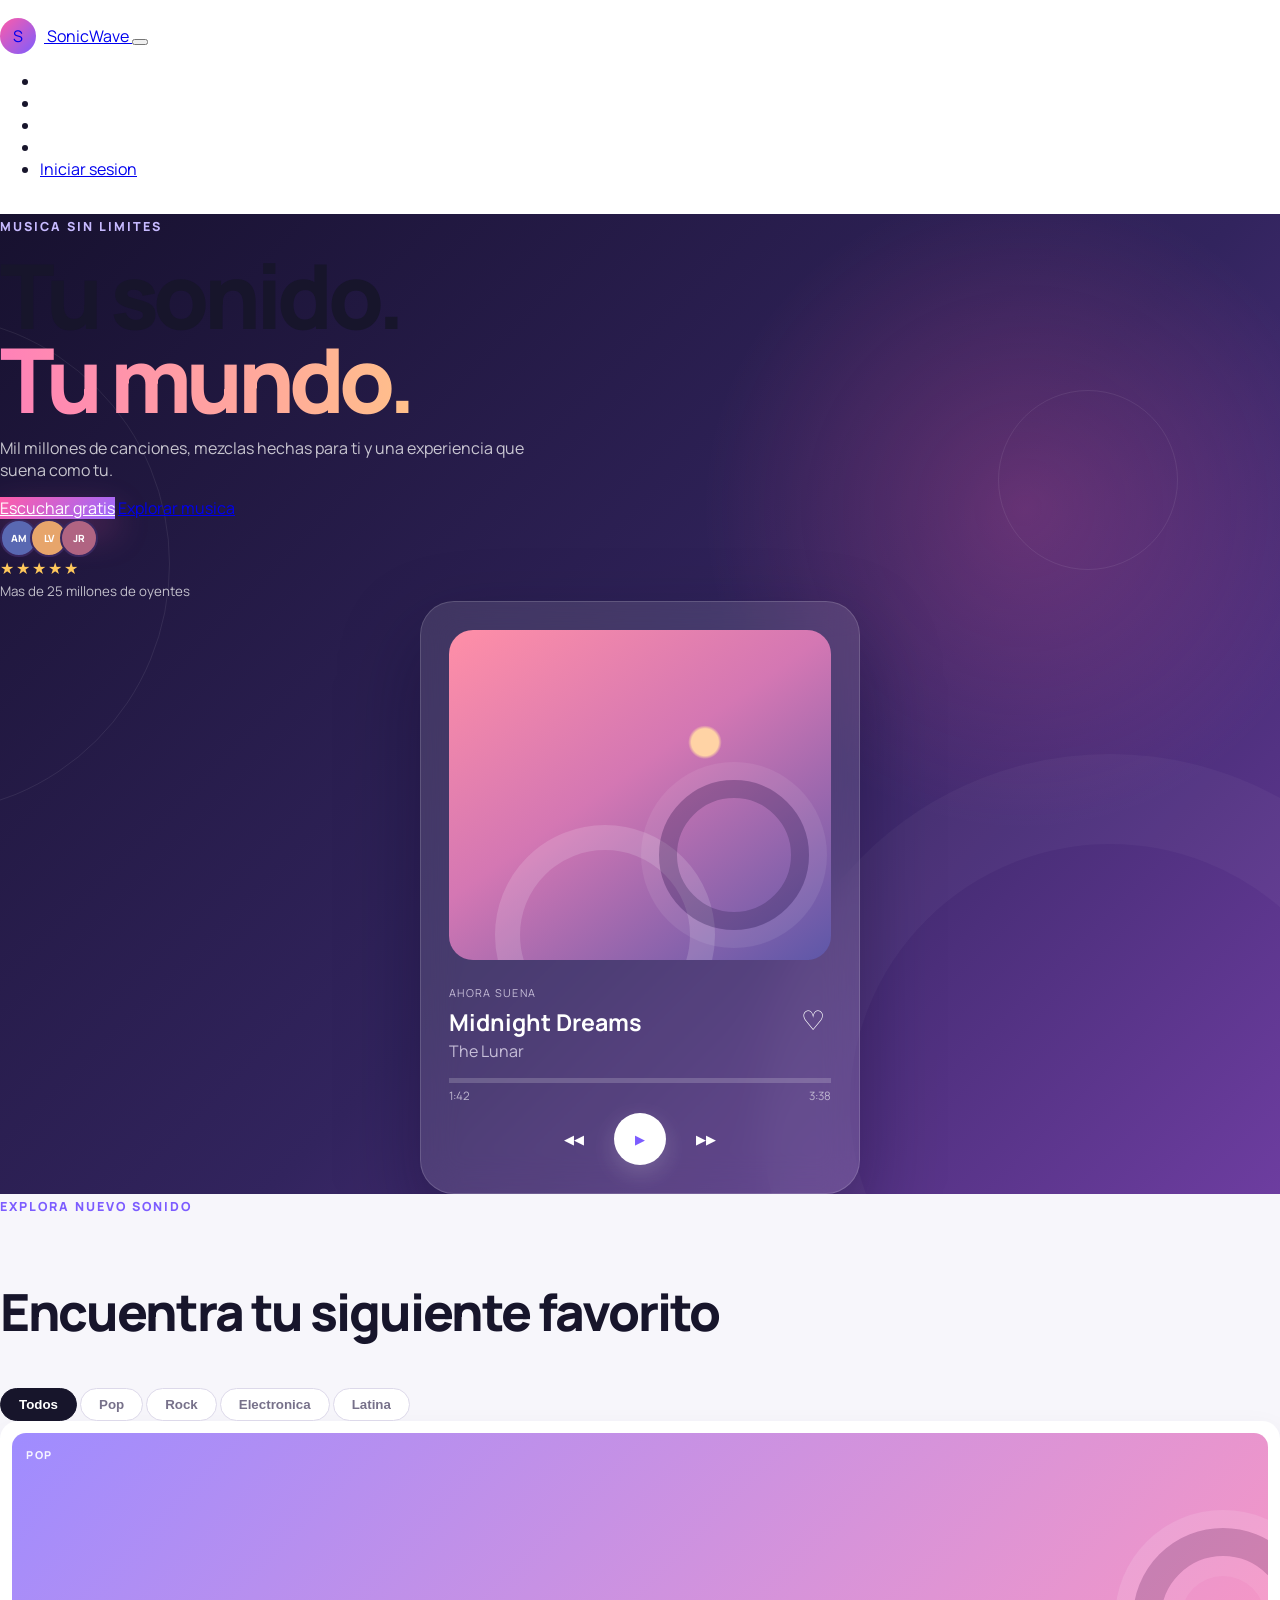
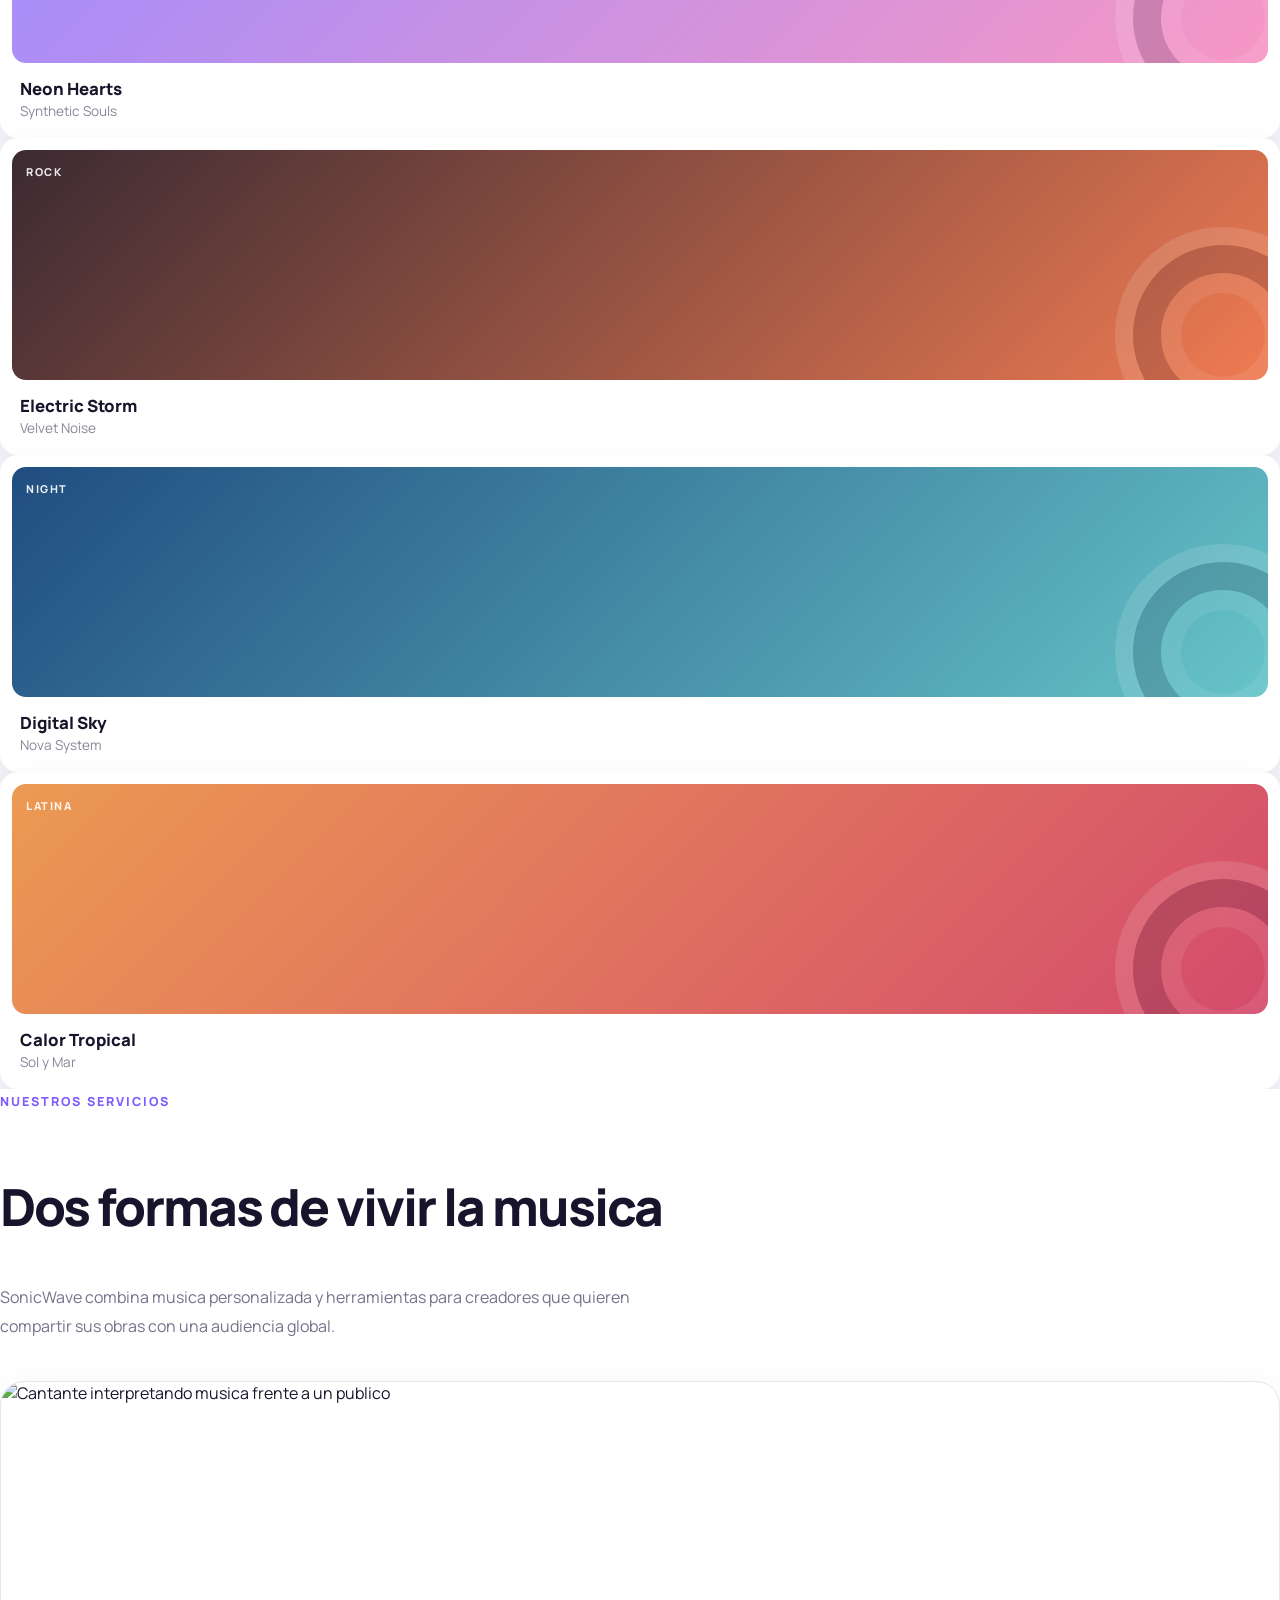
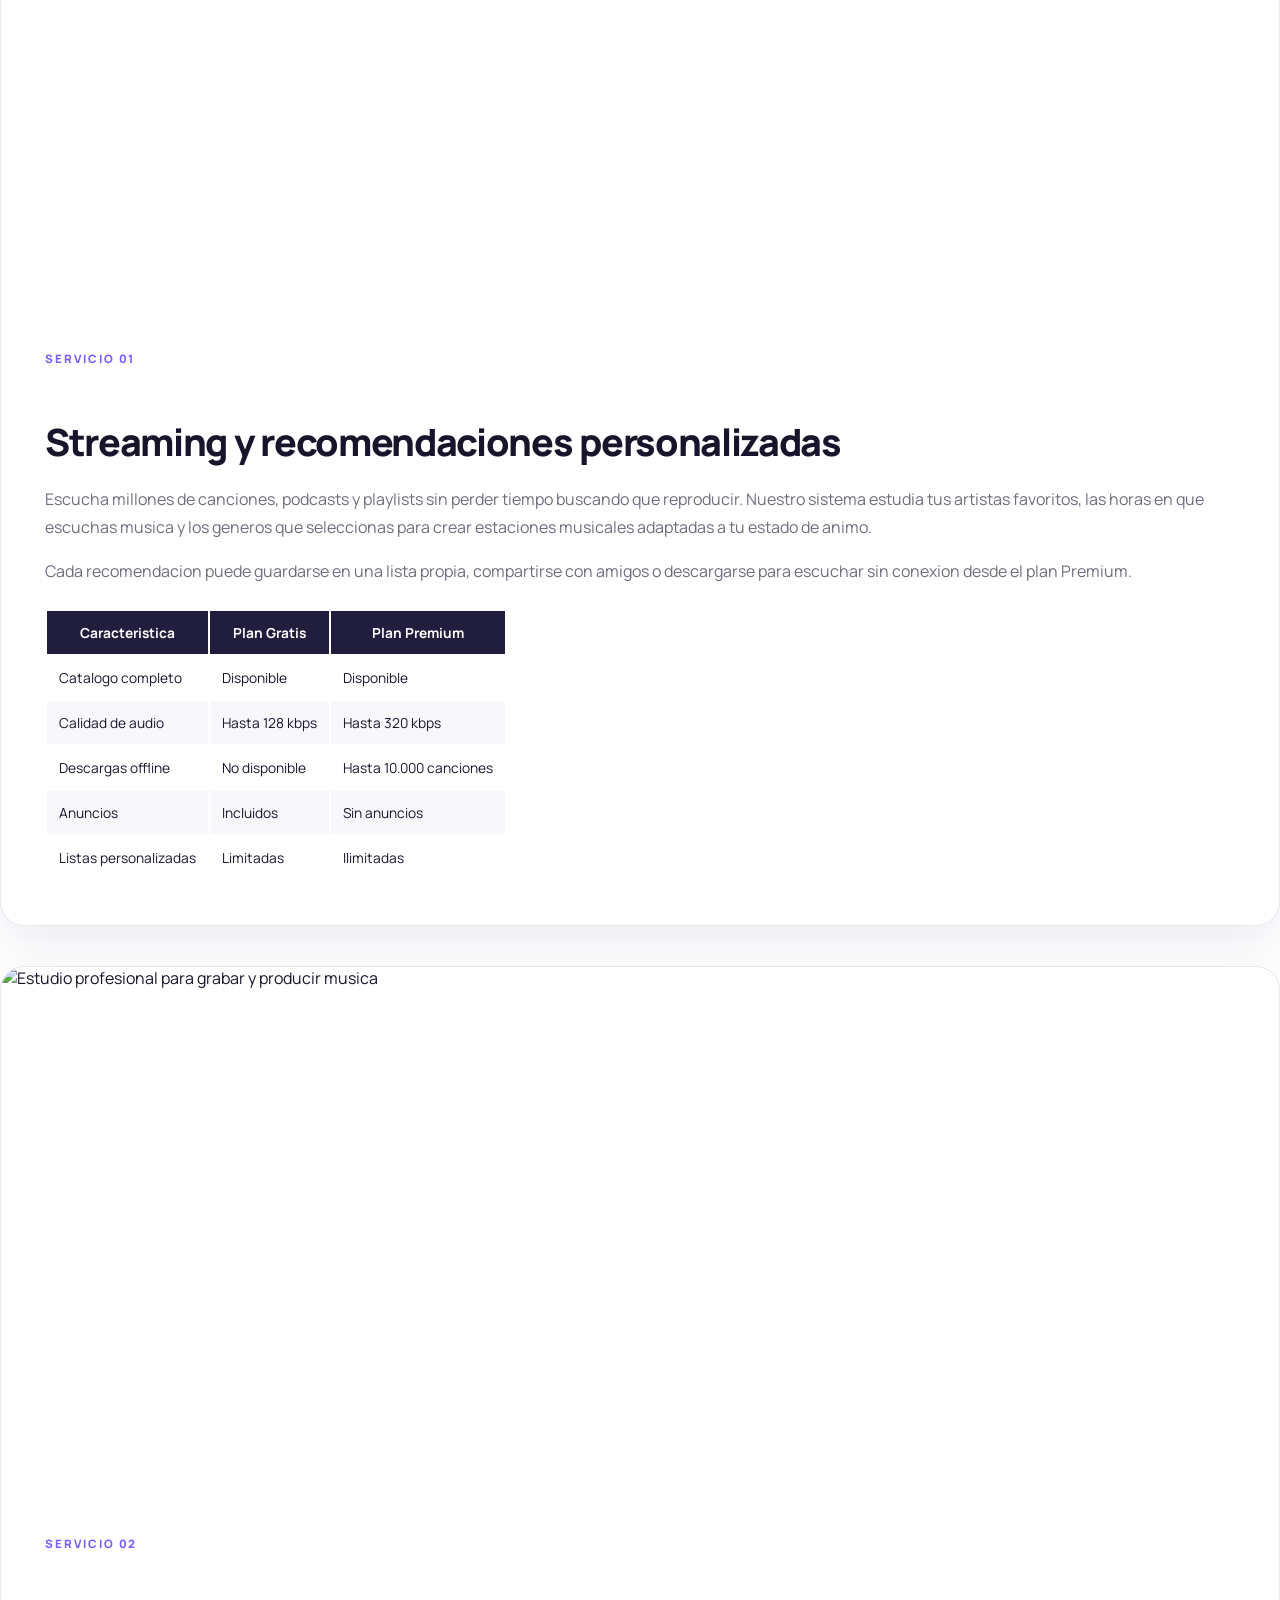
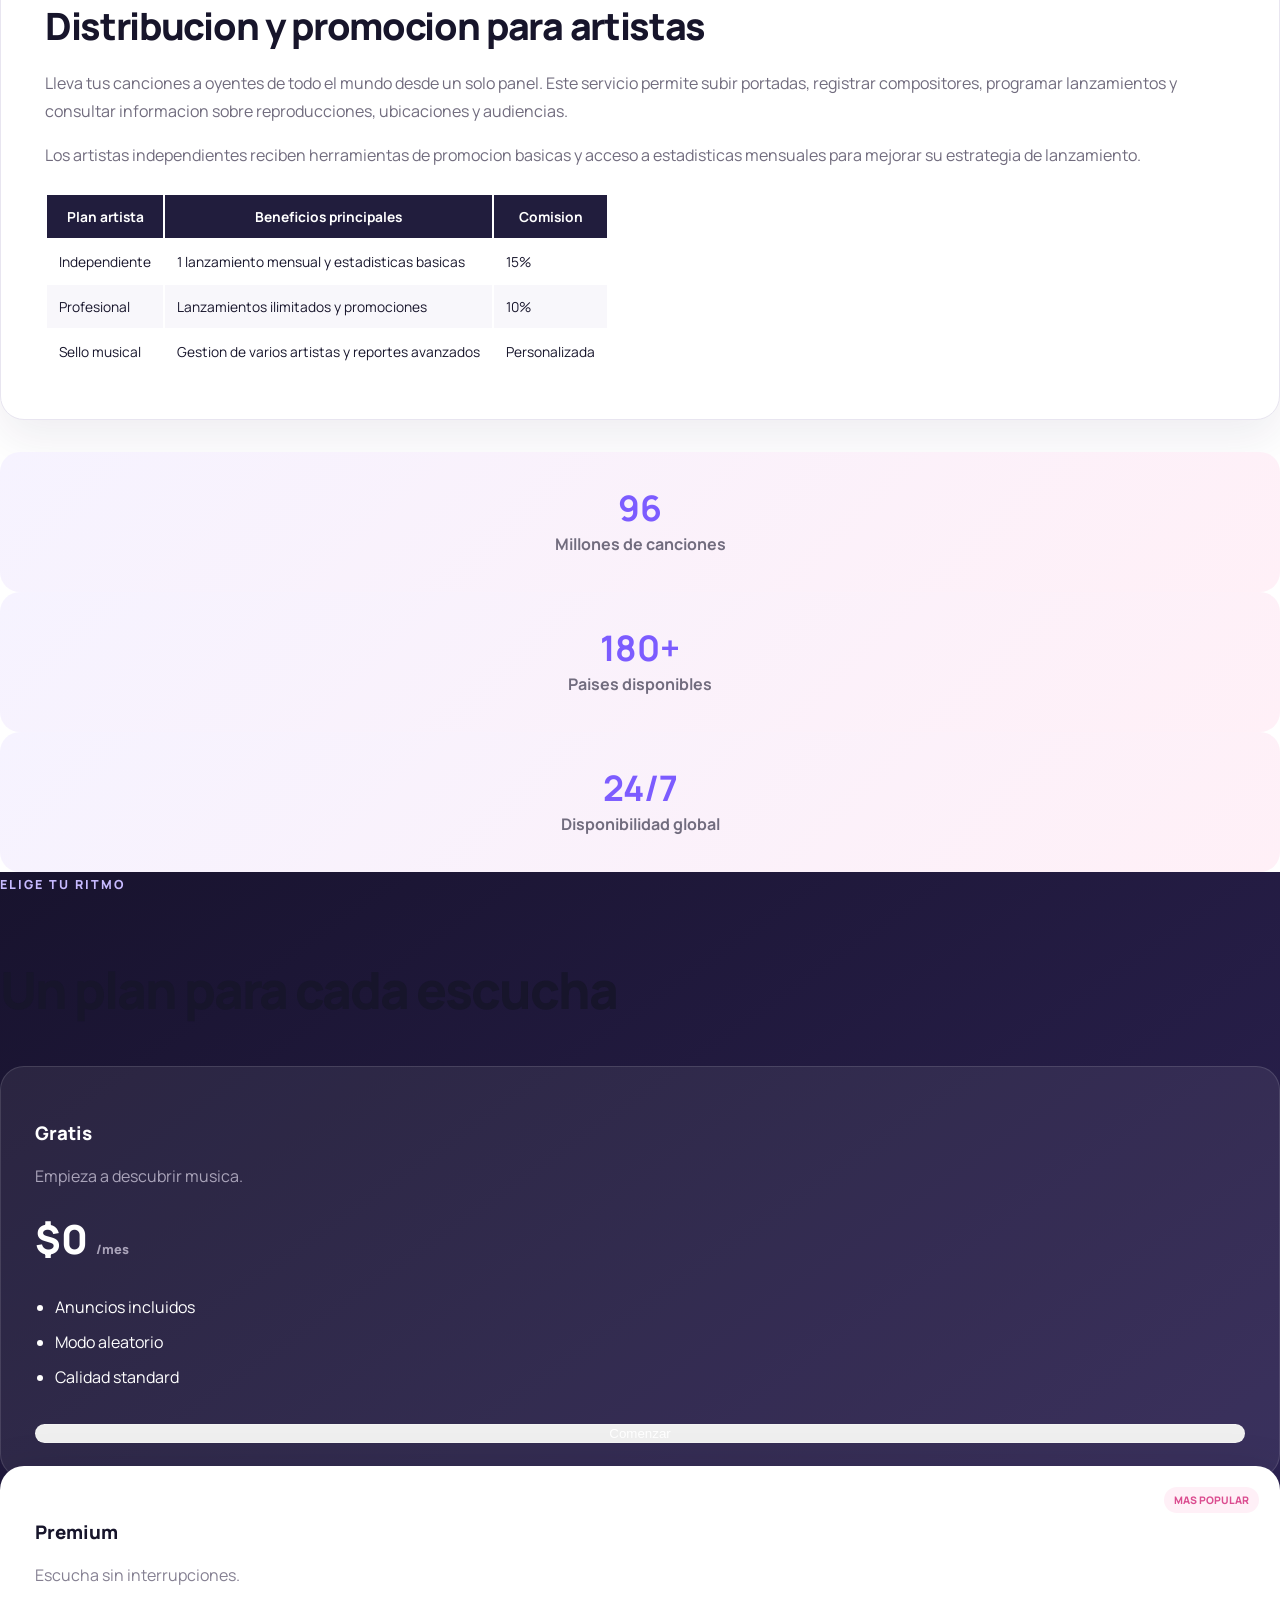
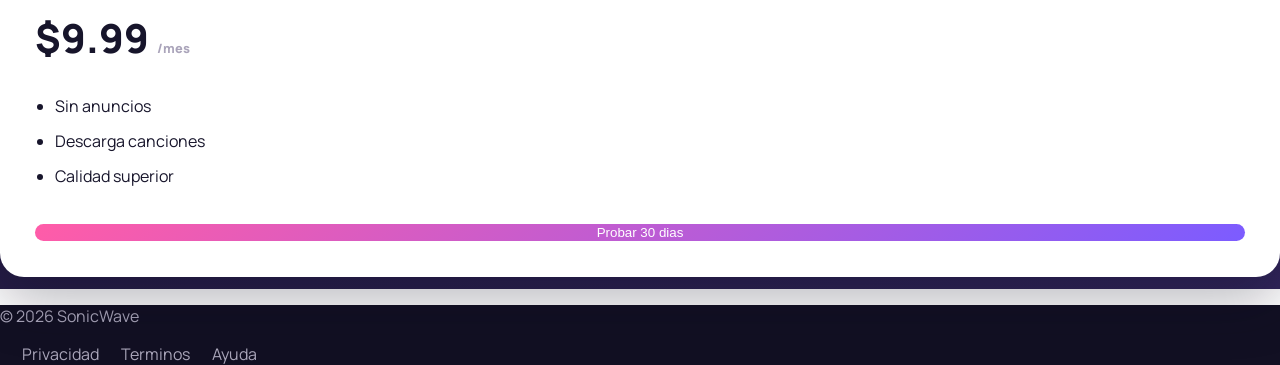
==== index.html @ 7675c998 "Servicios musicales" ====
<!doctype html>
<html lang="es">
<head>
  <meta charset="utf-8">
  <meta name="viewport" content="width=device-width, initial-scale=1">
  <title>SonicWave - Servicios de Musica</title>
  <meta name="description" content="Descubre, escucha y organiza tus canciones favoritas.">
  <link rel="preconnect" href="https://fonts.googleapis.com">
  <link rel="preconnect" href="https://fonts.gstatic.com" crossorigin>
  <link href="https://fonts.googleapis.com/css2?family=Manrope:wght@400;600;700;800&display=swap" rel="stylesheet">
  <link rel="stylesheet" href="../css/bootstrap.min.css">
  <link rel="stylesheet" href="styles.css">
</head>
<body>
  <nav class="navbar navbar-expand-lg navbar-dark fixed-top" id="mainNav">
    <div class="container">
      <a class="navbar-brand fw-bold" href="#inicio">
        <span class="brand-mark">S</span> SonicWave
      </a>
      <button class="navbar-toggler" type="button" data-bs-toggle="collapse" data-bs-target="#menu">
        <span class="navbar-toggler-icon"></span>
      </button>
      <div class="collapse navbar-collapse" id="menu">
        <ul class="navbar-nav ms-auto align-items-lg-center">
          <li class="nav-item"><a class="nav-link active" href="#inicio">Inicio</a></li>
          <li class="nav-item"><a class="nav-link" href="#descubre">Descubre</a></li>
          <li class="nav-item"><a class="nav-link" href="#servicios">Servicios</a></li>
          <li class="nav-item"><a class="nav-link" href="#planes">Planes</a></li>
          <li class="nav-item ms-lg-3"><a class="btn btn-light btn-sm rounded-pill px-3" href="#planes">Iniciar sesion</a></li>
        </ul>
      </div>
    </div>
  </nav>

  <main>
    <section class="hero" id="inicio">
      <div class="hero-orbit orbit-one"></div>
      <div class="hero-orbit orbit-two"></div>
      <div class="container">
        <div class="row align-items-center min-vh-100 py-5">
          <div class="col-lg-6 text-white hero-copy">
            <span class="eyebrow">MUSICA SIN LIMITES</span>
            <h1>Tu sonido.<br><span>Tu mundo.</span></h1>
            <p class="lead mt-4 mb-4">Mil millones de canciones, mezclas hechas para ti y una experiencia que suena como tu.</p>
            <div class="d-flex flex-wrap gap-3">
              <a class="btn btn-accent btn-lg rounded-pill px-4" href="#planes">Escuchar gratis</a>
              <a class="btn btn-outline-light btn-lg rounded-pill px-4" href="#descubre">Explorar musica</a>
            </div>
            <div class="listener-row d-flex align-items-center mt-5">
              <div class="avatars">
                <span>AM</span><span>LV</span><span>JR</span>
              </div>
              <div class="ms-3">
                <div class="stars" aria-label="5 estrellas">★★★★★</div>
                <small>Mas de 25 millones de oyentes</small>
              </div>
            </div>
          </div>
          <div class="col-lg-6 mt-5 mt-lg-0">
            <div class="player-card">
              <div class="album-art" aria-label="Portada del album">
                <div class="album-glow"></div>
                <div class="album-ring"></div>
              </div>
              <div class="track-info">
                <div>
                  <small>AHORA SUENA</small>
                  <h2 id="trackTitle">Midnight Dreams</h2>
                  <p id="trackArtist">The Lunar</p>
                </div>
                <button class="heart-btn" id="heartBtn" aria-label="Agregar a favoritos">&#9825;</button>
              </div>
              <div class="progress-wrap">
                <div class="progress"><div class="progress-bar" id="progressBar"></div></div>
                <div class="track-time"><span id="currentTime">1:42</span><span>3:38</span></div>
              </div>
              <div class="controls">
                <button class="control-btn" aria-label="Anterior">&#9664;&#9664;</button>
                <button class="play-btn" id="playBtn" aria-label="Reproducir">&#9654;</button>
                <button class="control-btn" aria-label="Siguiente">&#9654;&#9654;</button>
              </div>
            </div>
          </div>
        </div>
      </div>
    </section>

    <section class="discover-section py-5" id="descubre">
      <div class="container py-5">
        <div class="text-center section-heading">
          <span class="eyebrow dark">EXPLORA NUEVO SONIDO</span>
          <h2>Encuentra tu siguiente favorito</h2>
        </div>
        <div class="genre-filters d-flex justify-content-center flex-wrap gap-2 my-4" role="group" aria-label="Filtrar por genero">
          <button class="genre-btn active" data-filter="todos">Todos</button>
          <button class="genre-btn" data-filter="pop">Pop</button>
          <button class="genre-btn" data-filter="rock">Rock</button>
          <button class="genre-btn" data-filter="electronica">Electronica</button>
          <button class="genre-btn" data-filter="latina">Latina</button>
        </div>
        <div class="row g-4" id="musicGrid">
          <div class="col-12 col-md-6 col-lg-3 music-item" data-category="pop">
            <article class="music-card">
              <div class="cover cover-purple"><span class="cover-label">POP</span><div class="vinyl"></div></div>
              <h3>Neon Hearts</h3><p>Synthetic Souls</p>
            </article>
          </div>
          <div class="col-12 col-md-6 col-lg-3 music-item" data-category="rock">
            <article class="music-card">
              <div class="cover cover-orange"><span class="cover-label">ROCK</span><div class="vinyl"></div></div>
              <h3>Electric Storm</h3><p>Velvet Noise</p>
            </article>
          </div>
          <div class="col-12 col-md-6 col-lg-3 music-item" data-category="electronica">
            <article class="music-card">
              <div class="cover cover-blue"><span class="cover-label">NIGHT</span><div class="vinyl"></div></div>
              <h3>Digital Sky</h3><p>Nova System</p>
            </article>
          </div>
          <div class="col-12 col-md-6 col-lg-3 music-item" data-category="latina">
            <article class="music-card">
              <div class="cover cover-red"><span class="cover-label">LATINA</span><div class="vinyl"></div></div>
              <h3>Calor Tropical</h3><p>Sol y Mar</p>
            </article>
          </div>
        </div>
      </div>
    </section>

    <section class="services-section py-5" id="servicios">
      <div class="container py-5">
        <div class="text-center section-heading">
          <span class="eyebrow dark">NUESTROS SERVICIOS</span>
          <h2>Dos formas de vivir la musica</h2>
          <p class="section-intro mx-auto">SonicWave combina musica personalizada y herramientas para creadores que quieren compartir sus obras con una audiencia global.</p>
        </div>

        <article class="service-detail" id="servicio1">
          <div class="row g-0 align-items-stretch">
            <div class="col-lg-5">
              <img class="service-image" src="https://images.unsplash.com/photo-1493225457124-a3eb161ffa5f?auto=format&amp;fit=crop&amp;w=900&amp;q=80" alt="Cantante interpretando musica frente a un publico">
            </div>
            <div class="col-lg-7">
              <div class="service-content">
                <span class="service-number">SERVICIO 01</span>
                <h3><a class="service-link" href="servicio1.html">Streaming y recomendaciones personalizadas</a></h3>
                <p>Escucha millones de canciones, podcasts y playlists sin perder tiempo buscando que reproducir. Nuestro sistema estudia tus artistas favoritos, las horas en que escuchas musica y los generos que seleccionas para crear estaciones musicales adaptadas a tu estado de animo.</p>
                <p>Cada recomendacion puede guardarse en una lista propia, compartirse con amigos o descargarse para escuchar sin conexion desde el plan Premium.</p>

                <div class="table-responsive">
                  <table class="table service-table">
                    <thead>
                      <tr><th>Caracteristica</th><th>Plan Gratis</th><th>Plan Premium</th></tr>
                    </thead>
                    <tbody>
                      <tr><td>Catalogo completo</td><td>Disponible</td><td>Disponible</td></tr>
                      <tr><td>Calidad de audio</td><td>Hasta 128 kbps</td><td>Hasta 320 kbps</td></tr>
                      <tr><td>Descargas offline</td><td>No disponible</td><td>Hasta 10.000 canciones</td></tr>
                      <tr><td>Anuncios</td><td>Incluidos</td><td>Sin anuncios</td></tr>
                      <tr><td>Listas personalizadas</td><td>Limitadas</td><td>Ilimitadas</td></tr>
                    </tbody>
                  </table>
                </div>
              </div>
            </div>
          </div>
        </article>

        <article class="service-detail" id="servicio2">
          <div class="row g-0 align-items-stretch">
            <div class="col-lg-5 order-lg-2">
              <img class="service-image" src="https://images.unsplash.com/photo-1598488035139-bdbb2231ce04?auto=format&amp;fit=crop&amp;w=900&amp;q=80" alt="Estudio profesional para grabar y producir musica">
            </div>
            <div class="col-lg-7 order-lg-1">
              <div class="service-content">
                <span class="service-number">SERVICIO 02</span>
                <h3><a class="service-link" href="servicio2.html">Distribucion y promocion para artistas</a></h3>
                <p>Lleva tus canciones a oyentes de todo el mundo desde un solo panel. Este servicio permite subir portadas, registrar compositores, programar lanzamientos y consultar informacion sobre reproducciones, ubicaciones y audiencias.</p>
                <p>Los artistas independientes reciben herramientas de promocion basicas y acceso a estadisticas mensuales para mejorar su estrategia de lanzamiento.</p>

                <div class="table-responsive">
                  <table class="table service-table">
                    <thead>
                      <tr><th>Plan artista</th><th>Beneficios principales</th><th>Comision</th></tr>
                    </thead>
                    <tbody>
                      <tr><td>Independiente</td><td>1 lanzamiento mensual y estadisticas basicas</td><td>15%</td></tr>
                      <tr><td>Profesional</td><td>Lanzamientos ilimitados y promociones</td><td>10%</td></tr>
                      <tr><td>Sello musical</td><td>Gestion de varios artistas y reportes avanzados</td><td>Personalizada</td></tr>
                    </tbody>
                  </table>
                </div>
              </div>
            </div>
          </div>
        </article>

        <div class="row g-4 service-benefits mt-2">
          <div class="col-md-4">
            <div class="benefit-card"><strong>96</strong><span>Millones de canciones</span></div>
          </div>
          <div class="col-md-4">
            <div class="benefit-card"><strong>180+</strong><span>Paises disponibles</span></div>
          </div>
          <div class="col-md-4">
            <div class="benefit-card"><strong>24/7</strong><span>Disponibilidad global</span></div>
          </div>
        </div>
      </div>
    </section>

    <section class="plans-section py-5" id="planes">
      <div class="container py-5">
        <div class="text-center section-heading text-white">
          <span class="eyebrow">ELIGE TU RITMO</span>
          <h2>Un plan para cada escucha</h2>
        </div>
        <div class="row g-4 justify-content-center mt-3">
          <div class="col-md-6 col-lg-4">
            <article class="plan-card">
              <h3>Gratis</h3><p>Empieza a descubrir musica.</p>
              <div class="price">$0 <small>/mes</small></div>
              <ul><li>Anuncios incluidos</li><li>Modo aleatorio</li><li>Calidad standard</li></ul>
              <button class="btn plan-btn">Comenzar</button>
            </article>
          </div>
          <div class="col-md-6 col-lg-4">
            <article class="plan-card featured">
              <span class="popular">MAS POPULAR</span>
              <h3>Premium</h3><p>Escucha sin interrupciones.</p>
              <div class="price">$9.99 <small>/mes</small></div>
              <ul><li>Sin anuncios</li><li>Descarga canciones</li><li>Calidad superior</li></ul>
              <button class="btn plan-btn">Probar 30 dias</button>
            </article>
          </div>
        </div>
      </div>
    </section>
  </main>

  <footer>
    <div class="container d-flex flex-wrap justify-content-between align-items-center py-4">
      <p class="mb-0">&copy; 2026 SonicWave</p>
      <div class="footer-links"><a href="#">Privacidad</a><a href="#">Terminos</a><a href="#">Ayuda</a></div>
    </div>
  </footer>

  <script src="../js/bootstrap.bundle.min.js"></script>
  <script src="script.js"></script>
</body>
</html>
---- styles.css ----
:root {
  --ink: #17152b;
  --violet: #7c5cff;
  --pink: #ff5ca8;
  --orange: #ff9a62;
}

* { box-sizing: border-box; }
html { scroll-behavior: smooth; }
body {
  margin: 0;
  font-family: "Manrope", sans-serif;
  color: var(--ink);
  overflow-x: hidden;
}

.navbar {
  padding: 18px 0;
  transition: .25s ease;
  z-index: 1000;
}
.navbar.scrolled {
  background: rgba(24, 19, 58, .96);
  box-shadow: 0 8px 30px rgba(20, 15, 55, .15);
}
.brand-mark {
  display: inline-grid;
  width: 36px;
  height: 36px;
  place-items: center;
  margin-right: 8px;
  border-radius: 50%;
  background: linear-gradient(135deg, var(--pink), var(--violet));
}
.navbar-nav .nav-link {
  color: rgba(255,255,255,.78);
  font-weight: 600;
  margin: 0 8px;
}
.navbar-nav .nav-link.active,
.navbar-nav .nav-link:hover { color: #fff; }

.hero {
  min-height: 760px;
  position: relative;
  overflow: hidden;
  background:
    radial-gradient(circle at 80% 30%, rgba(255, 91, 174, .24), transparent 26%),
    linear-gradient(135deg, #17112f 0%, #32245e 55%, #6d3da0 100%);
}
.hero::after {
  content: "";
  position: absolute;
  width: 520px;
  height: 520px;
  right: -180px;
  bottom: -260px;
  border: 90px solid rgba(255,255,255,.035);
  border-radius: 50%;
}
.hero-orbit {
  position: absolute;
  border: 1px solid rgba(255,255,255,.08);
  border-radius: 50%;
}
.orbit-one { width: 500px; height: 500px; left: -330px; top: 100px; }
.orbit-two { width: 180px; height: 180px; right: 8%; top: 18%; }
.hero-copy { position: relative; z-index: 2; }
.eyebrow {
  display: inline-block;
  color: #c7baff;
  font-size: .78rem;
  font-weight: 800;
  letter-spacing: .16em;
  margin-bottom: 18px;
}
.eyebrow.dark { color: var(--violet); }
.hero h1 {
  font-size: clamp(3.5rem, 7vw, 6.7rem);
  line-height: .94;
  letter-spacing: -.06em;
  font-weight: 800;
  margin: 0;
}
.hero h1 span {
  background: linear-gradient(90deg, #ff81b8, #ffc08a);
  -webkit-background-clip: text;
  background-clip: text;
  color: transparent;
}
.hero .lead { max-width: 530px; color: rgba(255,255,255,.75); }
.btn-accent {
  border: 0;
  color: #fff;
  background: linear-gradient(135deg, var(--pink), #9b69ff);
  box-shadow: 0 14px 35px rgba(255,92,168,.28);
}
.stars { color: #ffc85c; letter-spacing: 2px; }
.listener-row small { color: rgba(255,255,255,.72); }
.avatars { display: flex; }
.avatars span {
  width: 38px;
  height: 38px;
  display: grid;
  place-items: center;
  margin-left: -8px;
  border: 2px solid #39275f;
  border-radius: 50%;
  background: #e7a56b;
  color: #fff;
  font-size: .62rem;
  font-weight: 800;
}
.avatars span:first-child { margin-left: 0; background: #5968b2; }
.avatars span:last-child { background: #b06482; }

.player-card {
  position: relative;
  z-index: 2;
  max-width: 440px;
  margin: auto;
  padding: 28px;
  border: 1px solid rgba(255,255,255,.15);
  border-radius: 34px;
  background: rgba(255,255,255,.11);
  box-shadow: 0 35px 80px rgba(10,7,35,.35);
  backdrop-filter: blur(18px);
  color: #fff;
}
.album-art {
  position: relative;
  height: 330px;
  overflow: hidden;
  border-radius: 24px;
  background:
    radial-gradient(circle at 67% 34%, #ffd3a5 0 4%, transparent 5%),
    linear-gradient(145deg, #ff8fa7 0%, #d477b3 45%, #5d57a8 100%);
}
.album-glow {
  position: absolute;
  width: 220px;
  height: 220px;
  left: 46px;
  bottom: -85px;
  border: 25px solid rgba(255,255,255,.15);
  border-radius: 50%;
}
.album-ring {
  position: absolute;
  width: 150px;
  height: 150px;
  right: 22px;
  bottom: 30px;
  border: 18px solid rgba(28,21,65,.25);
  border-radius: 50%;
  box-shadow: 0 0 0 18px rgba(255,255,255,.08);
}
.track-info {
  display: flex;
  align-items: center;
  justify-content: space-between;
  margin-top: 20px;
}
.track-info small { color: #c6bdd8; font-size: .68rem; letter-spacing: .12em; }
.track-info h2 { font-size: 1.45rem; margin: 4px 0 0; }
.track-info p { color: #c7bfd9; margin: 2px 0 0; }
.heart-btn {
  border: 0;
  background: transparent;
  color: #fff;
  font-size: 1.7rem;
}
.heart-btn.liked { color: var(--pink); }
.progress { height: 5px; background: rgba(255,255,255,.18); }
.progress-bar { width: 46%; background: #fff; transition: width .4s linear; }
.progress-wrap { margin-top: 16px; }
.track-time { display: flex; justify-content: space-between; color: #bfb7d0; font-size: .72rem; margin-top: 5px; }
.controls { display: flex; align-items: center; justify-content: center; gap: 24px; margin-top: 10px; }
.control-btn, .play-btn { border: 0; background: transparent; color: #fff; }
.play-btn {
  width: 52px;
  height: 52px;
  border-radius: 50%;
  background: #fff;
  color: var(--violet);
  box-shadow: 0 8px 25px rgba(255,255,255,.18);
}

.discover-section { background: #f7f6fb; }
.section-heading h2 { font-size: clamp(2rem, 4vw, 3.2rem); font-weight: 800; letter-spacing: -.04em; }
.genre-btn {
  border: 1px solid #ddd9ea;
  border-radius: 999px;
  background: #fff;
  color: #77718a;
  padding: 8px 18px;
  font-weight: 700;
}
.genre-btn.active { background: var(--ink); color: #fff; border-color: var(--ink); }
.music-card {
  height: 100%;
  padding: 12px 12px 18px;
  border-radius: 18px;
  background: #fff;
  box-shadow: 0 12px 30px rgba(37,28,78,.07);
  transition: transform .2s ease, opacity .2s ease;
}
.music-card:hover { transform: translateY(-7px); }
.music-card h3 { font-size: 1.05rem; font-weight: 800; margin: 14px 8px 2px; }
.music-card p { color: #8a8598; font-size: .85rem; margin: 0 8px; }
.cover {
  height: 230px;
  position: relative;
  overflow: hidden;
  border-radius: 14px;
}
.cover-purple { background: linear-gradient(135deg, #9f8cff, #f797c4); }
.cover-orange { background: linear-gradient(135deg, #3b2a32, #ef7b52); }
.cover-blue { background: linear-gradient(135deg, #204d80, #66c4c8); }
.cover-red { background: linear-gradient(135deg, #ec9a52, #d44b6c); }
.cover-label {
  position: absolute;
  z-index: 2;
  left: 14px;
  top: 14px;
  color: rgba(255,255,255,.9);
  font-size: .68rem;
  letter-spacing: .14em;
  font-weight: 800;
}
.vinyl {
  position: absolute;
  width: 180px;
  height: 180px;
  right: -45px;
  bottom: -45px;
  border: 28px solid rgba(20,15,45,.16);
  border-radius: 50%;
  box-shadow: 0 0 0 18px rgba(255,255,255,.12), inset 0 0 0 20px rgba(255,255,255,.08);
}
.music-item.hidden { display: none; }

.services-section {
  background: #fff;
}
.section-intro {
  max-width: 700px;
  color: #77718a;
  margin-top: 16px;
  line-height: 1.8;
}
.service-detail {
  margin-top: 40px;
  overflow: hidden;
  border: 1px solid #e8e5f0;
  border-radius: 24px;
  background: #fff;
  box-shadow: 0 18px 45px rgba(37,28,78,.08);
}
.service-image {
  width: 100%;
  height: 100%;
  min-height: 520px;
  display: block;
  object-fit: cover;
}
.service-content {
  min-height: 520px;
  padding: 44px;
}
.service-number {
  display: inline-block;
  color: var(--violet);
  font-size: .72rem;
  font-weight: 800;
  letter-spacing: .16em;
  margin-bottom: 12px;
}
.service-content h3 {
  font-size: clamp(1.7rem, 3vw, 2.35rem);
  font-weight: 800;
  letter-spacing: -.035em;
  margin-bottom: 18px;
}
.service-link {
  color: inherit;
  text-decoration: none;
}
.service-link:hover {
  color: var(--violet);
}
.service-content p {
  color: #716c7e;
  line-height: 1.75;
}
.service-table {
  margin: 24px 0 0;
  font-size: .86rem;
  vertical-align: middle;
}
.service-table thead {
  background: #211d3d;
  color: #fff;
}
.service-table th,
.service-table td {
  padding: 12px;
  border-color: #ece9f3;
}
.service-table tbody tr:nth-child(even) {
  background: #f8f7fb;
}
.service-benefits {
  margin-top: 32px;
}
.benefit-card {
  height: 140px;
  display: flex;
  flex-direction: column;
  justify-content: center;
  align-items: center;
  border-radius: 20px;
  background: linear-gradient(135deg, #f6f3ff, #fff0f7);
  text-align: center;
}
.benefit-card strong {
  color: var(--violet);
  font-size: 2.2rem;
  line-height: 1;
}
.benefit-card span {
  margin-top: 8px;
  color: #716c7e;
  font-weight: 700;
}

.service-page {
  background: #f7f6fb;
}
.service-hero {
  min-height: 720px;
  background:
    radial-gradient(circle at 82% 25%, rgba(255,92,168,.28), transparent 26%),
    linear-gradient(135deg, #17112f, #4d2e78 70%, #7352a5);
}
.artist-hero {
  background:
    radial-gradient(circle at 82% 25%, rgba(255,154,98,.24), transparent 26%),
    linear-gradient(135deg, #18132e, #32305e 65%, #5a477e);
}
.service-hero h1 {
  max-width: 650px;
  font-size: clamp(3.2rem, 7vw, 6rem);
  line-height: .96;
  font-weight: 800;
  letter-spacing: -.06em;
}
.detail-main-image {
  width: 100%;
  height: 520px;
  object-fit: cover;
  border: 12px solid rgba(255,255,255,.1);
  border-radius: 30px;
  box-shadow: 0 30px 70px rgba(12,8,35,.35);
}
.service-page-content h2 {
  max-width: 650px;
  font-size: clamp(2.2rem, 4vw, 3.5rem);
  font-weight: 800;
  letter-spacing: -.04em;
  margin-bottom: 22px;
}
.service-page-content p {
  color: #716c7e;
  line-height: 1.85;
}
.detail-secondary-image {
  width: 100%;
  height: 440px;
  object-fit: cover;
  border-radius: 24px;
  box-shadow: 0 18px 45px rgba(37,28,78,.11);
}
.detail-list {
  margin: 24px 0 0;
  padding: 0;
  list-style: none;
  line-height: 2.2;
}
.detail-list li {
  padding-left: 28px;
  position: relative;
  color: #4c465d;
  font-weight: 600;
}
.detail-list li::before {
  content: "✓";
  position: absolute;
  left: 0;
  color: var(--violet);
  font-weight: 800;
}
.detail-table-wrap {
  padding: 32px;
  border-radius: 20px;
  background: #fff;
  box-shadow: 0 15px 40px rgba(37,28,78,.07);
}

.plans-section {
  background: linear-gradient(145deg, #18132e, #31265b);
}
.plan-card {
  height: 100%;
  position: relative;
  border: 1px solid rgba(255,255,255,.12);
  border-radius: 24px;
  background: rgba(255,255,255,.07);
  color: #fff;
  padding: 34px;
}
.plan-card.featured {
  background: #fff;
  color: var(--ink);
  transform: translateY(-12px);
  box-shadow: 0 25px 55px rgba(9,6,28,.28);
}
.plan-card h3 { font-weight: 800; }
.plan-card p { color: #aaa4ba; }
.featured p { color: #858092; }
.price { font-size: 2.5rem; font-weight: 800; margin: 24px 0; }
.price small { font-size: .8rem; color: #aaa4ba; }
.plan-card ul { min-height: 115px; padding-left: 20px; line-height: 2.2; }
.plan-btn { width: 100%; border-radius: 999px; border: 1px solid rgba(255,255,255,.25); color: #fff; }
.featured .plan-btn { border: 0; background: linear-gradient(135deg, var(--pink), var(--violet)); color: #fff; }
.popular {
  position: absolute;
  right: 20px;
  top: 20px;
  border-radius: 999px;
  background: #fff0f7;
  color: #db4d90;
  padding: 6px 10px;
  font-size: .65rem;
  font-weight: 800;
}
footer { background: #121023; color: #aaa6ba; }
.footer-links a { color: #aaa6ba; text-decoration: none; margin-left: 22px; }

@media (max-width: 991px) {
  .navbar { background: rgba(24,19,58,.96); }
  .hero-copy { text-align: center; }
  .hero .lead { margin-left: auto; margin-right: auto; }
  .listener-row { justify-content: center; }
  .plan-card.featured { transform: none; }
}
@media (max-width: 575px) {
  .hero { min-height: auto; }
  .hero h1 { font-size: 3.5rem; }
  .player-card { padding: 18px; }
  .album-art { height: 270px; }
  .footer-links { margin-top: 12px; }
  .footer-links a { margin: 0 12px 0 0; }
}
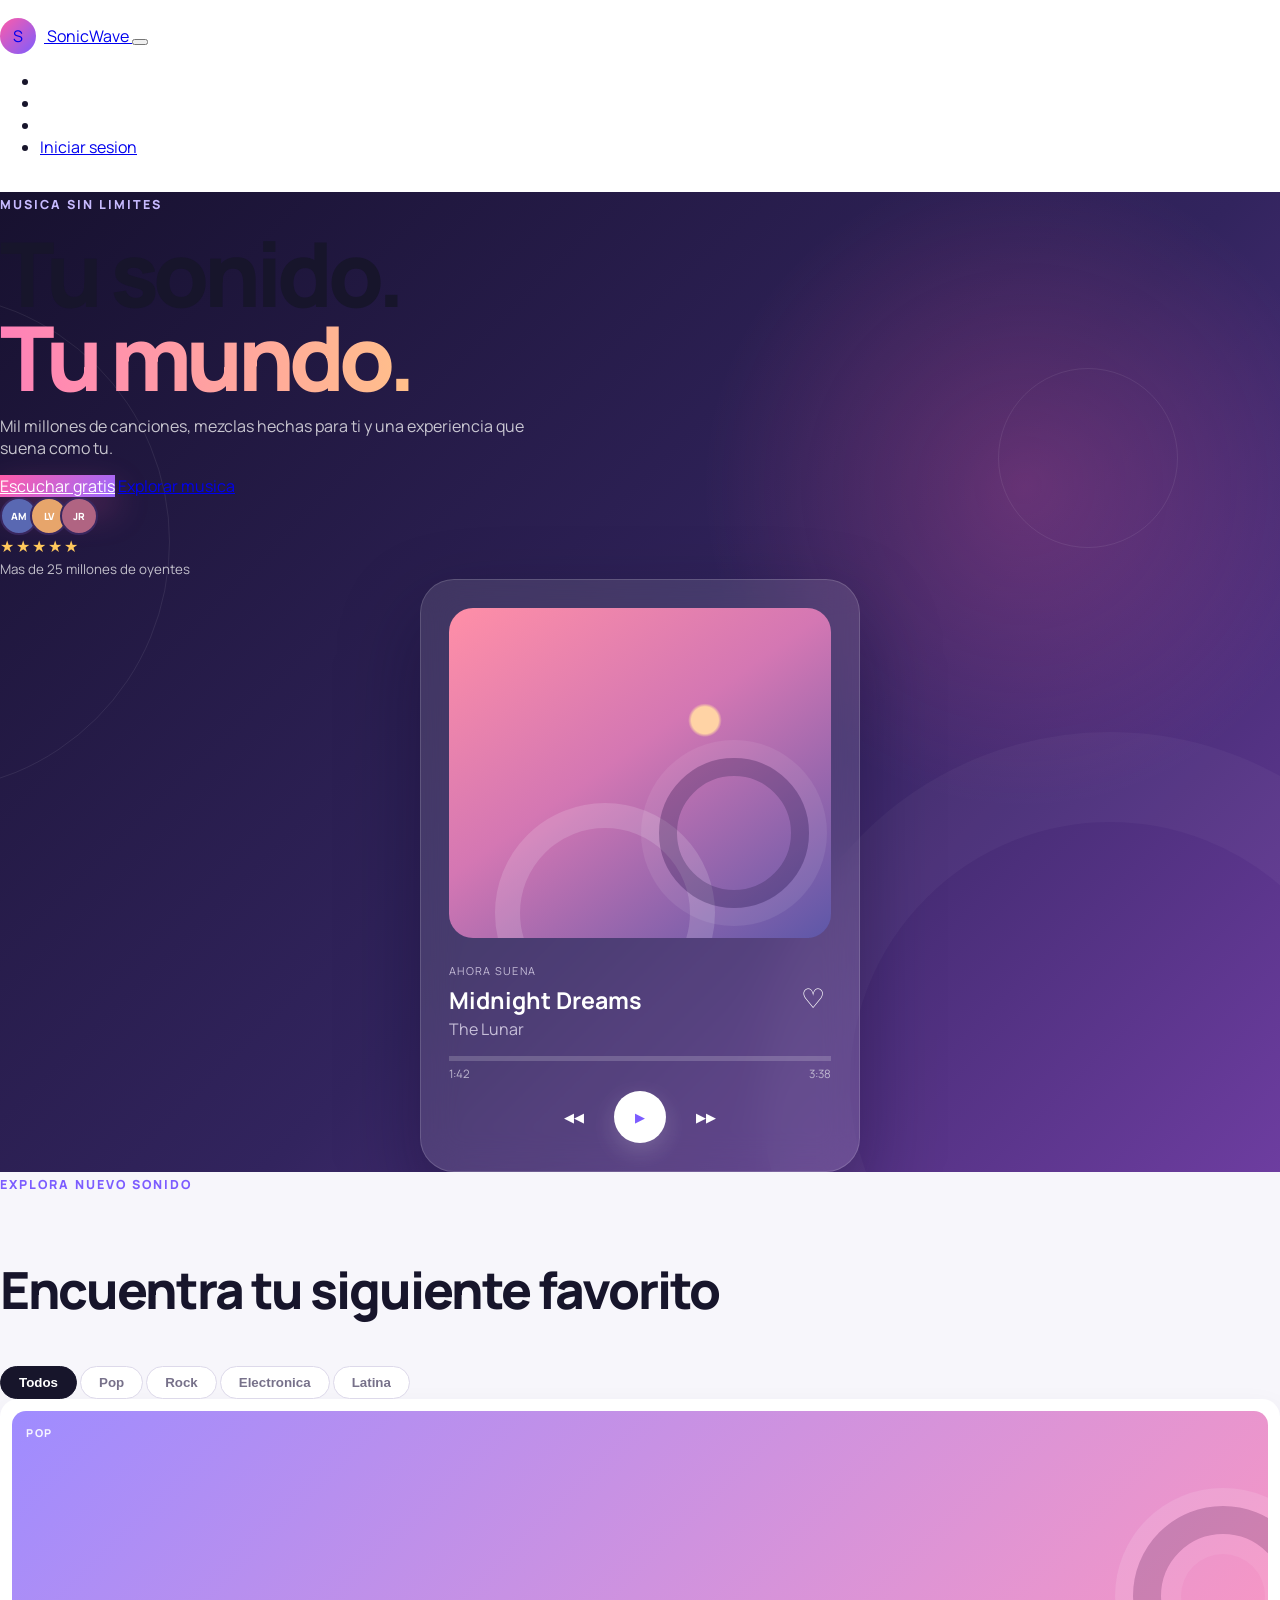
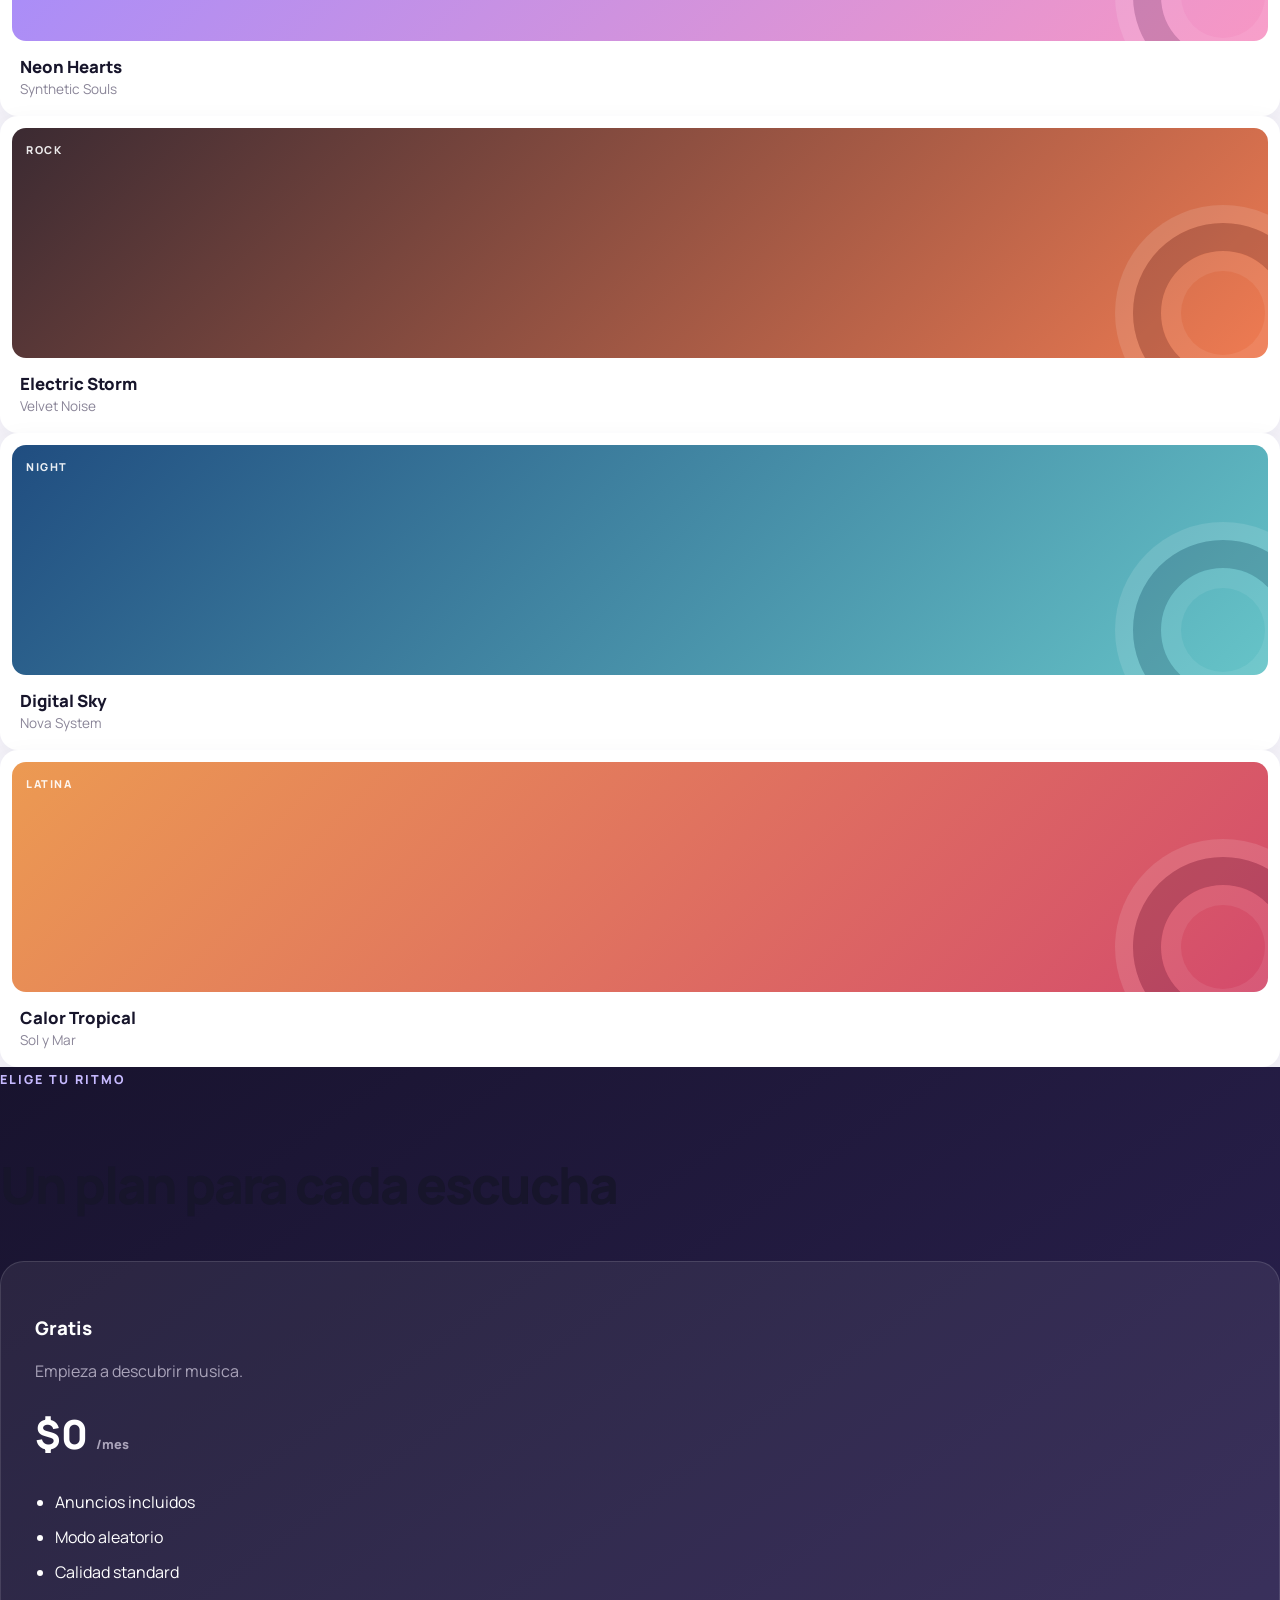
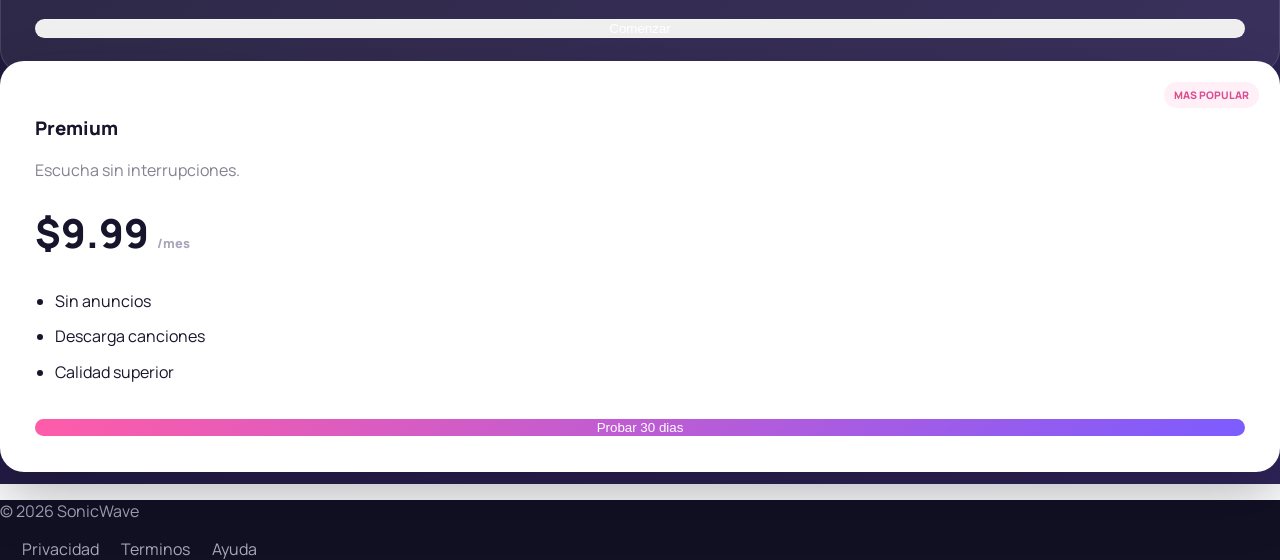
==== commit 5abf7810: "detalles nuevos en servicio 1" ====
--- a/index.html
+++ b/index.html
@@ -24,7 +24,6 @@
         <ul class="navbar-nav ms-auto align-items-lg-center">
           <li class="nav-item"><a class="nav-link active" href="#inicio">Inicio</a></li>
           <li class="nav-item"><a class="nav-link" href="#descubre">Descubre</a></li>
-          <li class="nav-item"><a class="nav-link" href="#servicios">Servicios</a></li>
           <li class="nav-item"><a class="nav-link" href="#planes">Planes</a></li>
           <li class="nav-item ms-lg-3"><a class="btn btn-light btn-sm rounded-pill px-3" href="#planes">Iniciar sesion</a></li>
         </ul>
@@ -127,88 +126,6 @@
       </div>
     </section>
 
-    <section class="services-section py-5" id="servicios">
-      <div class="container py-5">
-        <div class="text-center section-heading">
-          <span class="eyebrow dark">NUESTROS SERVICIOS</span>
-          <h2>Dos formas de vivir la musica</h2>
-          <p class="section-intro mx-auto">SonicWave combina musica personalizada y herramientas para creadores que quieren compartir sus obras con una audiencia global.</p>
-        </div>
-
-        <article class="service-detail" id="servicio1">
-          <div class="row g-0 align-items-stretch">
-            <div class="col-lg-5">
-              <img class="service-image" src="https://images.unsplash.com/photo-1493225457124-a3eb161ffa5f?auto=format&amp;fit=crop&amp;w=900&amp;q=80" alt="Cantante interpretando musica frente a un publico">
-            </div>
-            <div class="col-lg-7">
-              <div class="service-content">
-                <span class="service-number">SERVICIO 01</span>
-                <h3><a class="service-link" href="servicio1.html">Streaming y recomendaciones personalizadas</a></h3>
-                <p>Escucha millones de canciones, podcasts y playlists sin perder tiempo buscando que reproducir. Nuestro sistema estudia tus artistas favoritos, las horas en que escuchas musica y los generos que seleccionas para crear estaciones musicales adaptadas a tu estado de animo.</p>
-                <p>Cada recomendacion puede guardarse en una lista propia, compartirse con amigos o descargarse para escuchar sin conexion desde el plan Premium.</p>
-
-                <div class="table-responsive">
-                  <table class="table service-table">
-                    <thead>
-                      <tr><th>Caracteristica</th><th>Plan Gratis</th><th>Plan Premium</th></tr>
-                    </thead>
-                    <tbody>
-                      <tr><td>Catalogo completo</td><td>Disponible</td><td>Disponible</td></tr>
-                      <tr><td>Calidad de audio</td><td>Hasta 128 kbps</td><td>Hasta 320 kbps</td></tr>
-                      <tr><td>Descargas offline</td><td>No disponible</td><td>Hasta 10.000 canciones</td></tr>
-                      <tr><td>Anuncios</td><td>Incluidos</td><td>Sin anuncios</td></tr>
-                      <tr><td>Listas personalizadas</td><td>Limitadas</td><td>Ilimitadas</td></tr>
-                    </tbody>
-                  </table>
-                </div>
-              </div>
-            </div>
-          </div>
-        </article>
-
-        <article class="service-detail" id="servicio2">
-          <div class="row g-0 align-items-stretch">
-            <div class="col-lg-5 order-lg-2">
-              <img class="service-image" src="https://images.unsplash.com/photo-1598488035139-bdbb2231ce04?auto=format&amp;fit=crop&amp;w=900&amp;q=80" alt="Estudio profesional para grabar y producir musica">
-            </div>
-            <div class="col-lg-7 order-lg-1">
-              <div class="service-content">
-                <span class="service-number">SERVICIO 02</span>
-                <h3><a class="service-link" href="servicio2.html">Distribucion y promocion para artistas</a></h3>
-                <p>Lleva tus canciones a oyentes de todo el mundo desde un solo panel. Este servicio permite subir portadas, registrar compositores, programar lanzamientos y consultar informacion sobre reproducciones, ubicaciones y audiencias.</p>
-                <p>Los artistas independientes reciben herramientas de promocion basicas y acceso a estadisticas mensuales para mejorar su estrategia de lanzamiento.</p>
-
-                <div class="table-responsive">
-                  <table class="table service-table">
-                    <thead>
-                      <tr><th>Plan artista</th><th>Beneficios principales</th><th>Comision</th></tr>
-                    </thead>
-                    <tbody>
-                      <tr><td>Independiente</td><td>1 lanzamiento mensual y estadisticas basicas</td><td>15%</td></tr>
-                      <tr><td>Profesional</td><td>Lanzamientos ilimitados y promociones</td><td>10%</td></tr>
-                      <tr><td>Sello musical</td><td>Gestion de varios artistas y reportes avanzados</td><td>Personalizada</td></tr>
-                    </tbody>
-                  </table>
-                </div>
-              </div>
-            </div>
-          </div>
-        </article>
-
-        <div class="row g-4 service-benefits mt-2">
-          <div class="col-md-4">
-            <div class="benefit-card"><strong>96</strong><span>Millones de canciones</span></div>
-          </div>
-          <div class="col-md-4">
-            <div class="benefit-card"><strong>180+</strong><span>Paises disponibles</span></div>
-          </div>
-          <div class="col-md-4">
-            <div class="benefit-card"><strong>24/7</strong><span>Disponibilidad global</span></div>
-          </div>
-        </div>
-      </div>
-    </section>
-
     <section class="plans-section py-5" id="planes">
       <div class="container py-5">
         <div class="text-center section-heading text-white">
